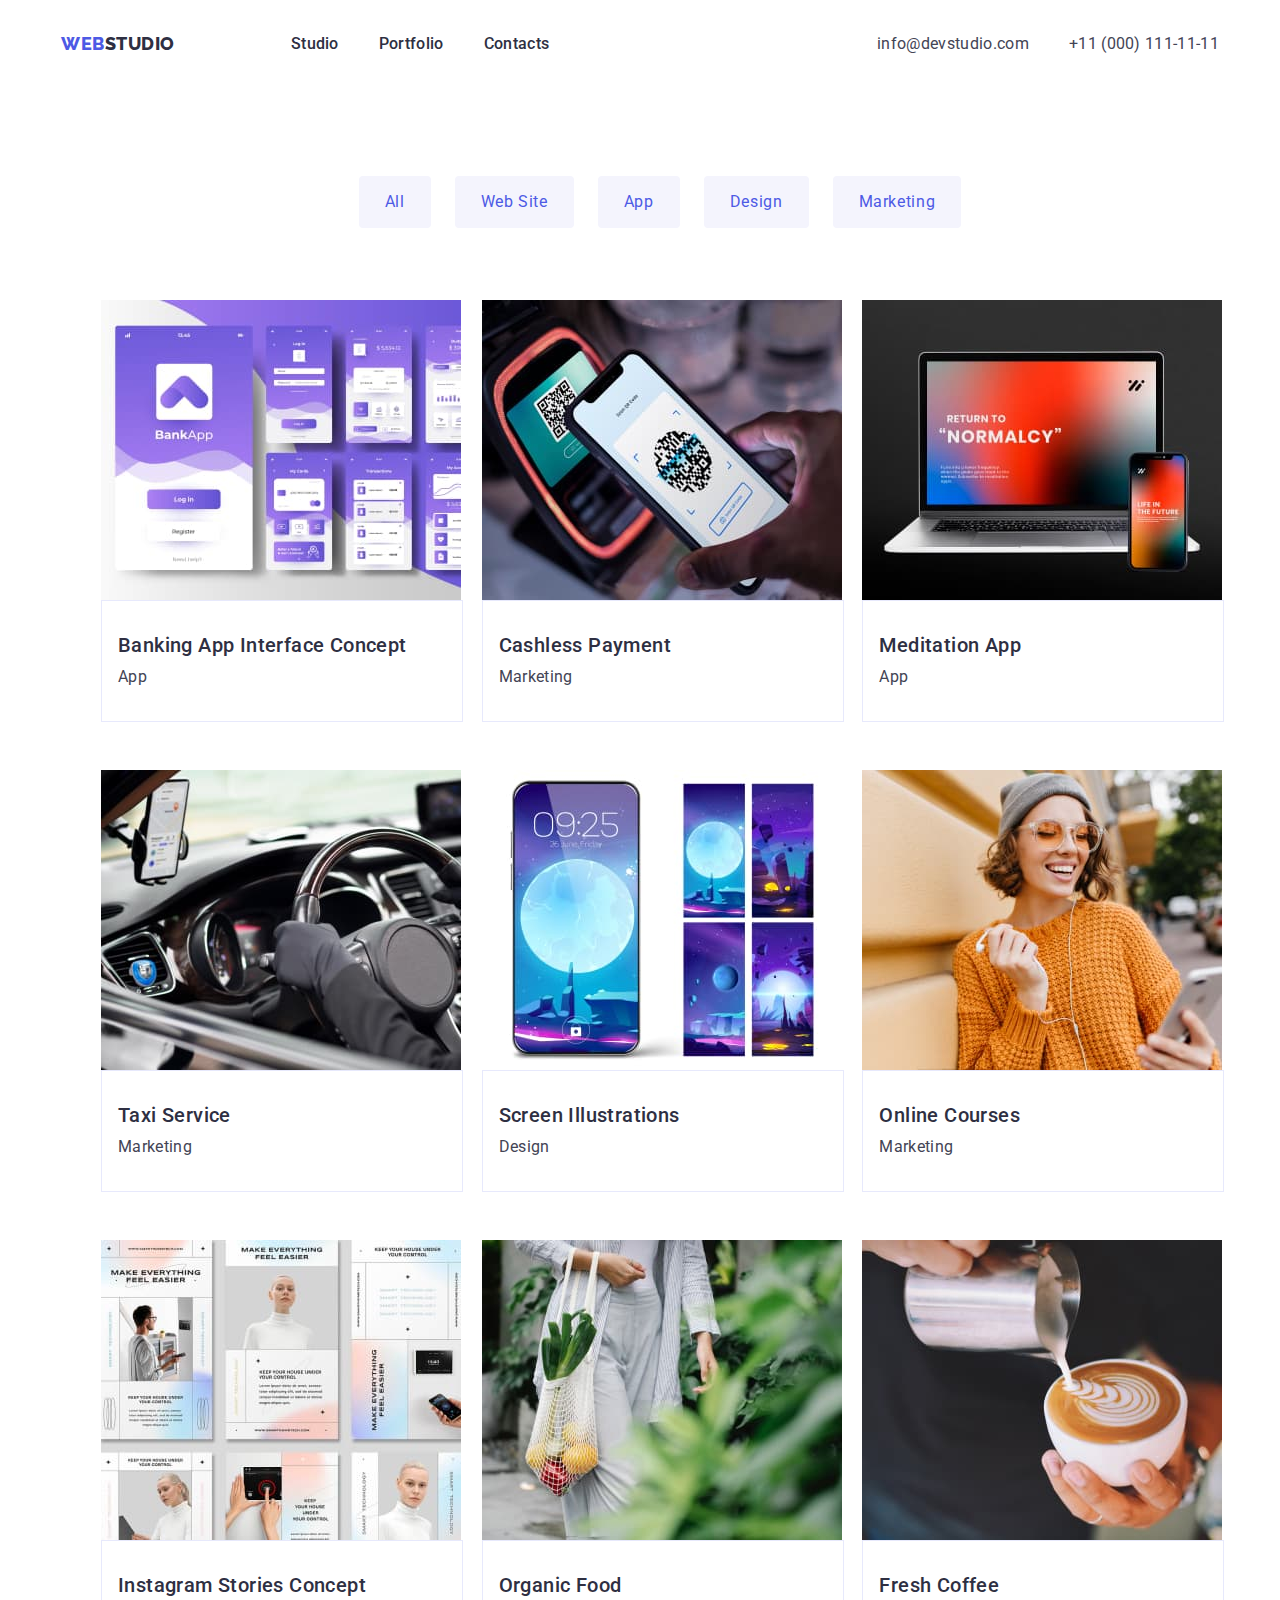
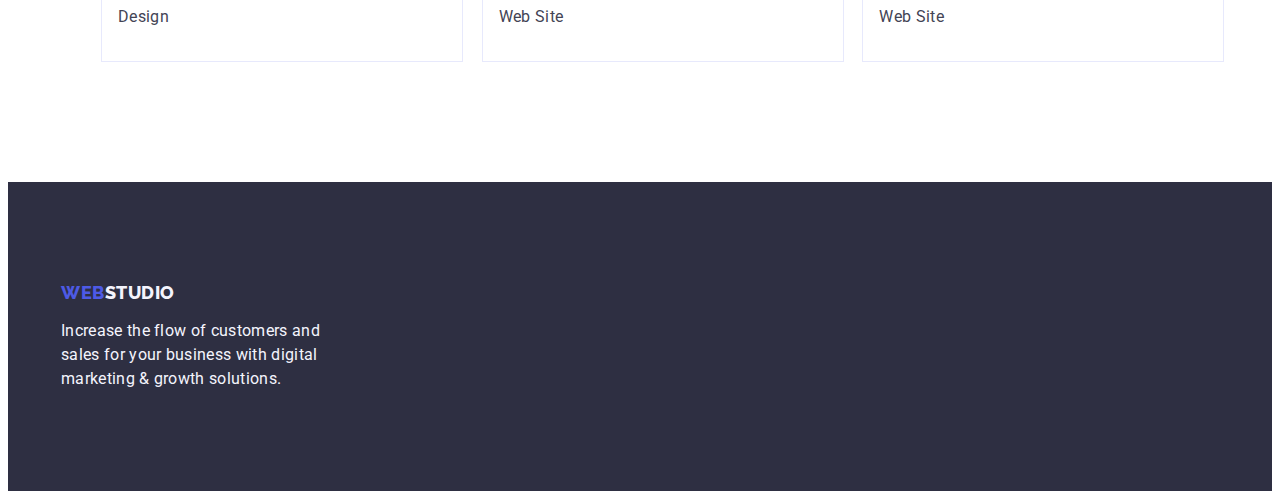
==== portfolio.html @ 68db152c "hm-3" ====
<!DOCTYPE html>
<html lang="en">
<head>
    <meta charset="UTF-8">
    <meta http-equiv="X-UA-Compatible" content="IE=edge">
    <meta name="viewport" content="width=device-width, initial-scale=1.0">
    <title>WebStudio</title>
    <link rel="preconnect" href="https://fonts.googleapis.com"/>
    <link rel="preconnect" href="https://fonts.gstatic.com" crossorigin/>
    <link href="https://fonts.googleapis.com/css2?family=Raleway:wght@800&family=Roboto:wght@400;500;700&display=swap" rel="stylesheet"
    />
    <link 
    rel="stylesheet" 
    href="https://cdnjs.cloudflare.com/ajax/libs/modern-normalize/1.1.0/modern-normalize.min.css"
    integrity="sha512-wpPYUAdjBVSE4KJnH1VR1HeZfpl1ub8YT/NKx4PuQ5NmX2tKuGu6U/JRp5y+Y8XG2tV+wKQpNHVUX03MfMFn9Q=="
    crossorigin="anonymous" 
    referrerpolicy="no-referrer" />

    <link rel="stylesheet" href="./css/styles.css"/>
</head>
<body>
    <header class="header">
        <div class="container header-container">
            <nav class="header-navigation">
                <a href="index.html" class="header-logo link">Web<span class="studio-color">Studio</span></a>
                    <ul class="header-list list">
                    <li class="header-item">
                        <a class="header-link link" href="./index.html">Studio</a>
                    </li>
                    <li class="menu-item">
                        <a class="header-link link" href="./portfolio.html">Portfolio</a>
                    </li>
                    <li class="menu-item">
                        <a class="header-link link" href="">Contacts</a>
                    </li>
                </ul> 
            </nav>
            <address class="header-address">
                <ul class="header-address-list list">
                    <li class="header-address-item link">
                        <a class="header-address-link link" href="mailto:info@devstudio.com">info@devstudio.com</a>
                    </li>
                    <li class="header-address-item link">
                        <a class="header-address-link link" href="tel:+110001111111">+11 (000) 111-11-11</a>
                    </li>
                </ul>
            </address>
        </div>
            </header>
    <main>

        <!--Button and Pictures-->
        <section>
            <div class="container">
                <h1 hidden>Gallery</h1>
                <ul class="filter-list list">
                <li class="filter-item">
                <button type="button" class="filter-btn">All</button>
                </li>
                <li class="filter-item">
                <button type="button" class="filter-btn">Web Site</button>
                </li>
                <li class="filter-item">
                <button type="button" class="filter-btn">App</button>
                </li>
                <li class="filter-item">
                <button type="button" class="filter-btn">Design</button>
                </li>
                <li class="filter-item">
                <button type="button" class="filter-btn">Marketing</button>
                </li>                                   
            </ul>
            </div>

            <div class="container category-container">
                <ul class="category-list">
                    <li class="category-item item">
                    <a href="#" class="category-link link">
                    <img src="./images/portfolio/web-industry/banking.jpg" alt="Banking interface" width="360" height="300">
                    <div class="category-border">
                        <h2 class="category-title">Banking App Interface Concept</h2> 
                        <p class="category-text">App</p> 
                    </div>
                    </a>
                    </li>
                    <li class="category-item item">
                        <a href="#" class="category-link link">
                            <img src="./images/portfolio/web-industry/payment.jpg" alt="PayPass" width="360" height="300">
                            <div class="category-border">
                                <h2 class="category-title">Cashless Payment</h2>
                                <p class="category-text">Marketing</p>
                            </div>
                            </a>
                    </li>
                    <li class="category-item item">
                        <a href="#" class="category-link link">
                            <img src="./images/portfolio/web-industry/meditation-app.jpg" alt="Laptop and phone" width="360" height="300">
                            <div class="category-border">
                                <h2 class="category-title">Meditation App</h2>
                                <p class="category-text">App</p>
                            </div>
                        </a>
                    </li>
                    <li class="category-item item">
                        <a href="#" class="category-link link">
                            <img src="./images/portfolio/web-industry/taxi-service.jpg" alt="Work in the taxi" width="360" height="300">
                            <div class="category-border">
                                <h2 class="category-title">Taxi Service</h2>
                                <p class="category-text">Marketing</p>
                            </div>
                        </a>
                    </li>
                    <li class="category-item item">
                        <a href="#" class="category-link link">
                            <img src="./images/portfolio/web-industry/screen.jpg" alt="Many screens" width="360" height="300">
                            <div class="category-border">                            
                                <h2 class="category-title">Screen Illustrations</h2>
                                <p class="category-text">Design</p>
                            </div>
                        </a>
                    </li>
                    <li class="category-item item">
                        <a href="#" class="category-link link">
                            <img src="./images/portfolio/web-industry/online-courses.jpg" alt="Learning online" width="360" height="300">
                            <div class="category-border">
                                <h2 class="category-title">Online Courses</h2>
                                <p class="category-text">Marketing</p>
                            </div>
                        </a>
                    </li>
                    <li class="category-item item">
                        <a href="#" class="category-link link">
                            <img src="./images/portfolio/web-industry/instagram.jpg" alt="Instagram stories" width="360" height="300">
                            <div class="category-border">
                                <h2 class="category-title">Instagram Stories Concept</h2>
                                <p class="category-text">Design</p>
                            </div>
                        </a>
                    </li>
                    <li class="category-item item">
                        <a href="#" class="category-link link">
                            <img src="./images/portfolio/web-industry/organic-food.jpg" alt="Fruits and vegetables" width="360" height="300">
                            <div class="category-border">
                                <h2 class="category-title">Organic Food</h2>
                                <p class="category-text">Web Site</p>
                            </div>
                        </a>
                    </li>
                    <li class="category-item item">
                        <a href="#" class="category-link link">
                            <img src="./images/portfolio/web-industry/coffee.jpg" alt="Make coffee" width="360" height="300">
                            <div class="category-border">
                                <h2 class="category-title">Fresh Coffee</h2>
                                <p class="category-text">Web Site</p>
                            </div>
                        </a>
                    </li>
                </ul>
            </div>            
    </section>
    </main>
    <!-- Footer -->
    <footer class="footer-main ">
        <div class="container">
            <a href="#" class="footer-main-link link">Web<span class="footer-studio-color link">Studio</span></a>
            <p class="footer-main-text">Increase the flow of customers and sales for your business with digital marketing & growth solutions.</p>
        </div>
    </footer>
</body>
</html>
---- css/styles.css ----
:root {
--main-title-color: #FFFFFF;
--third-tittle-color: #4D5AE5;
--color-span: #2E2F42;
--color-adress: #434455;
--footer-color: #E7E9FC;
--products-color: #404BBF;
--backgraund-fon: #F4F4FD;
}

p,h1,h2,h3,h4,h5,h6 {
    margin: 0;
} 

button {
cursor: pointer;
}

address {
font-style: normal;
}


body {
font-family: 'Roboto', sans-serif;
background: var(--main-title-color);
color: #434455;
}

img {
display: block;
} 

.font {
font-style: normal;
}

ul {
margin: 0px;
}

.list {
list-style: none;
display: flex;
gap: 24px;
}

.link {
text-decoration: none;
}

.link:hover, link:focus {
color:var(--products-color);
}

.container {
width: 1158px;
padding-left: 15px;
padding-right: 15px; 
margin: 0 auto;
}

.first-section {
padding-top: 188px;
padding-bottom: 188px;
}

.title {
font-weight: 500;
font-size: 20px;
line-height: 1.2;
letter-spacing: 0.02em;
}



/*....... Header.......*/
.header {
padding-top: 24px;
padding-bottom: 24px;
}

.header-container {
display: flex;
justify-content: space-between;
}

.header-navigation {
display: flex;
align-items: center;
}

.header-logo {
font-family: 'Raleway', sans-serif;
font-weight: 800;
font-size: 18px;
line-height: 1.17;
letter-spacing: 0.03em;
text-transform: uppercase;
color:var(--third-tittle-color);

margin-right: 76px;
}

.studio-color {
color: var(--color-span);
}


.header-link {
font-weight: 500;
font-size: 16px;
line-height: 1.5;
letter-spacing: 0.02em;
color: var(--color-span);
}

.header-list {
display: flex;
gap: 40px;
}


.header-link:hover,
.header-link:focus {
color:var(--products-color);
}

.header-address-list {
display: flex;
gap: 40px;
}

.header-address-link {
font-size: 16px;
line-height: 1.5;
letter-spacing: 0.02em;
color:var(--color-adress);
}

.header-address-link:hover,
.header-address-link:focus {
color:var(--products-color);
}



/**......Effective....*/

.main-hero {
background-color: var(--color-span);
}

.main-title {
font-size: 56px;
line-height: 1.07;
letter-spacing: 0.02em;
text-align: center;
color:var(--main-title-color);

margin: 0 auto;
max-width: 496px;
padding-top: 197px;
margin-bottom: 48px;
}


.modal-btn {
background-color: var(--third-tittle-color);
display:block;
margin: 0 auto;
display: flex;

border-color:var(--third-tittle-color);
min-width: 169px;
height: 56px;
box-shadow: 0px 4px 4px rgba(0, 0, 0, 0.15);
border-radius: 4px;
}

.modal-btn {
font-family: 'Roboto', sans-serif;
font-weight: 500;
font-size: 16px;
line-height: 1.5;
letter-spacing: 0.04em;
color: var(--main-title-color);

display: flex;
align-items: center;
padding: 16px 32px 16px;
margin-bottom: 188px;
}

.modal-btn:hover,
.modal-btn:focus {
color:var(--main-title-color)
}

.modal-btn:hover,
.modal-btn:focus {
background-color: var(--products-color);
}


/*----Second section----*/
.hero {
padding-top: 120px;
padding-bottom: 120px;
}

.hero-title {
font-size: 20px;
line-height: 1.2;
letter-spacing: 0.02em;
color:var(--color-span);
margin-bottom: 8px;
}



.hero-text {
font-size: 16px;
line-height: 1.5;
letter-spacing: 0.02em;
color:var(--color-adress);
}


/*-----What are we doing---*/
.section-second {
    padding-bottom: 120px;
}


.section-second-title {
font-size: 36px;
line-height: 1.11;
text-align: center;
letter-spacing: 0.02em;
text-transform: capitalize;
color: var(--color-span);
margin-bottom: 72px;
}

.list li {
    width: calc ((100% - 48px) / 3);
}

/**---Our Team--*/
.section-three {
background-color:var(--backgraund-fon);
}


.section-title {
font-size: 36px;
line-height: 1.11;
text-align: center;
letter-spacing: 0.02em;
text-transform: capitalize;
color: var(--color-span);
padding-top: 120px;
padding-bottom: 72px;
}

.section-list {
    list-style: none;
    display: flex;
    padding-bottom: 94px;

}

.section-list li {
    width: calc((100% - 72px) / 4);
}
    


.section-link {
background-color:var(--main-title-color);


}

.section-menu {
    border-radius: 0px 0px 4px 4px;
    
    
    
}

.section-three-title {
font-weight: 500;
font-size: 20px;
line-height: 1.2;
letter-spacing: 0.02em;
color: var(--color-span);
text-align: center;
padding-top: 32px;

}


.section-three-text {
font-size: 16px;
line-height: 1.5;
letter-spacing: 0.02em;
color: var(--color-adress);
text-align: center;
margin-top: 8px;
padding-bottom: 32px;
}


/*-- Footer --*/
.footer-main {
background-color: var(--color-span);
}

.footer-main-link {
font-family: 'Raleway', sans-serif;
font-weight: 800;
font-size: 18px;
line-height: 1.17;
letter-spacing: 0.03em;
text-transform: uppercase;
text-decoration: none;
color:var(--third-tittle-color);

display: flex;
padding-top: 100px;
margin-bottom: 16px;
}

.footer-studio-color {
color:var(--backgraund-fon);
}

.footer-main-text {
font-size: 16px;
line-height: 1.5;
letter-spacing: 0.02em;
color: var(--backgraund-fon);

max-width: 264px;
padding-bottom: 100px;
}

.footer-main-link:hover,
.footer-main-link:focus {
color:var(--products-color);
}




/*--Portfolio--*/

.filter-list {
justify-content: center;
display:block;
margin: 0 auto;
display: flex;
padding-top: 96px;
}

.filter-btn {
font-family: 'Roboto', sans-serif;
font-size: 16px;
line-height: 1.5;
letter-spacing: 0.04em;
color: var(--third-tittle-color);
cursor: pointer;
}

.filter-btn {
background:var(--backgraund-fon);

border-color:transparent;
border-radius: 4px;
min-width: 69px;
justify-content: space-between;
padding: 12px 24px 12px 24px;
}

.filter-btn:hover,
.filter-btn:focus {
color:var(--main-title-color);
}

.filter-btn:hover,
.filter-btn:focus {
background-color: var(--products-color);
}



.category-list {
    list-style: none;
    display: flex;
    flex-wrap: wrap;
    padding-top: 72px; 
    padding-bottom: 120px;
    gap: 48px 24px;
    }



.category-list li {
width: calc((100% - 48px)/ 3);
}

.category-border {
border-top: none;
border: 1px solid #E7E9FC;
width: 360px;
}


.category-title {
font-weight: 500;
font-size: 20px;
line-height: 1.2;
letter-spacing: 0.02em;
color:var(--color-span);

padding-top: 32px;
padding-left: 16px;
display: flex;
justify-content: flex-start;

}

.category-text {
font-size: 16px;
line-height: 1.5;
letter-spacing: 0.02em;
color:var(--color-adress);

margin-top: 8px;
padding-left: 16px;
padding-bottom: 32px;

}
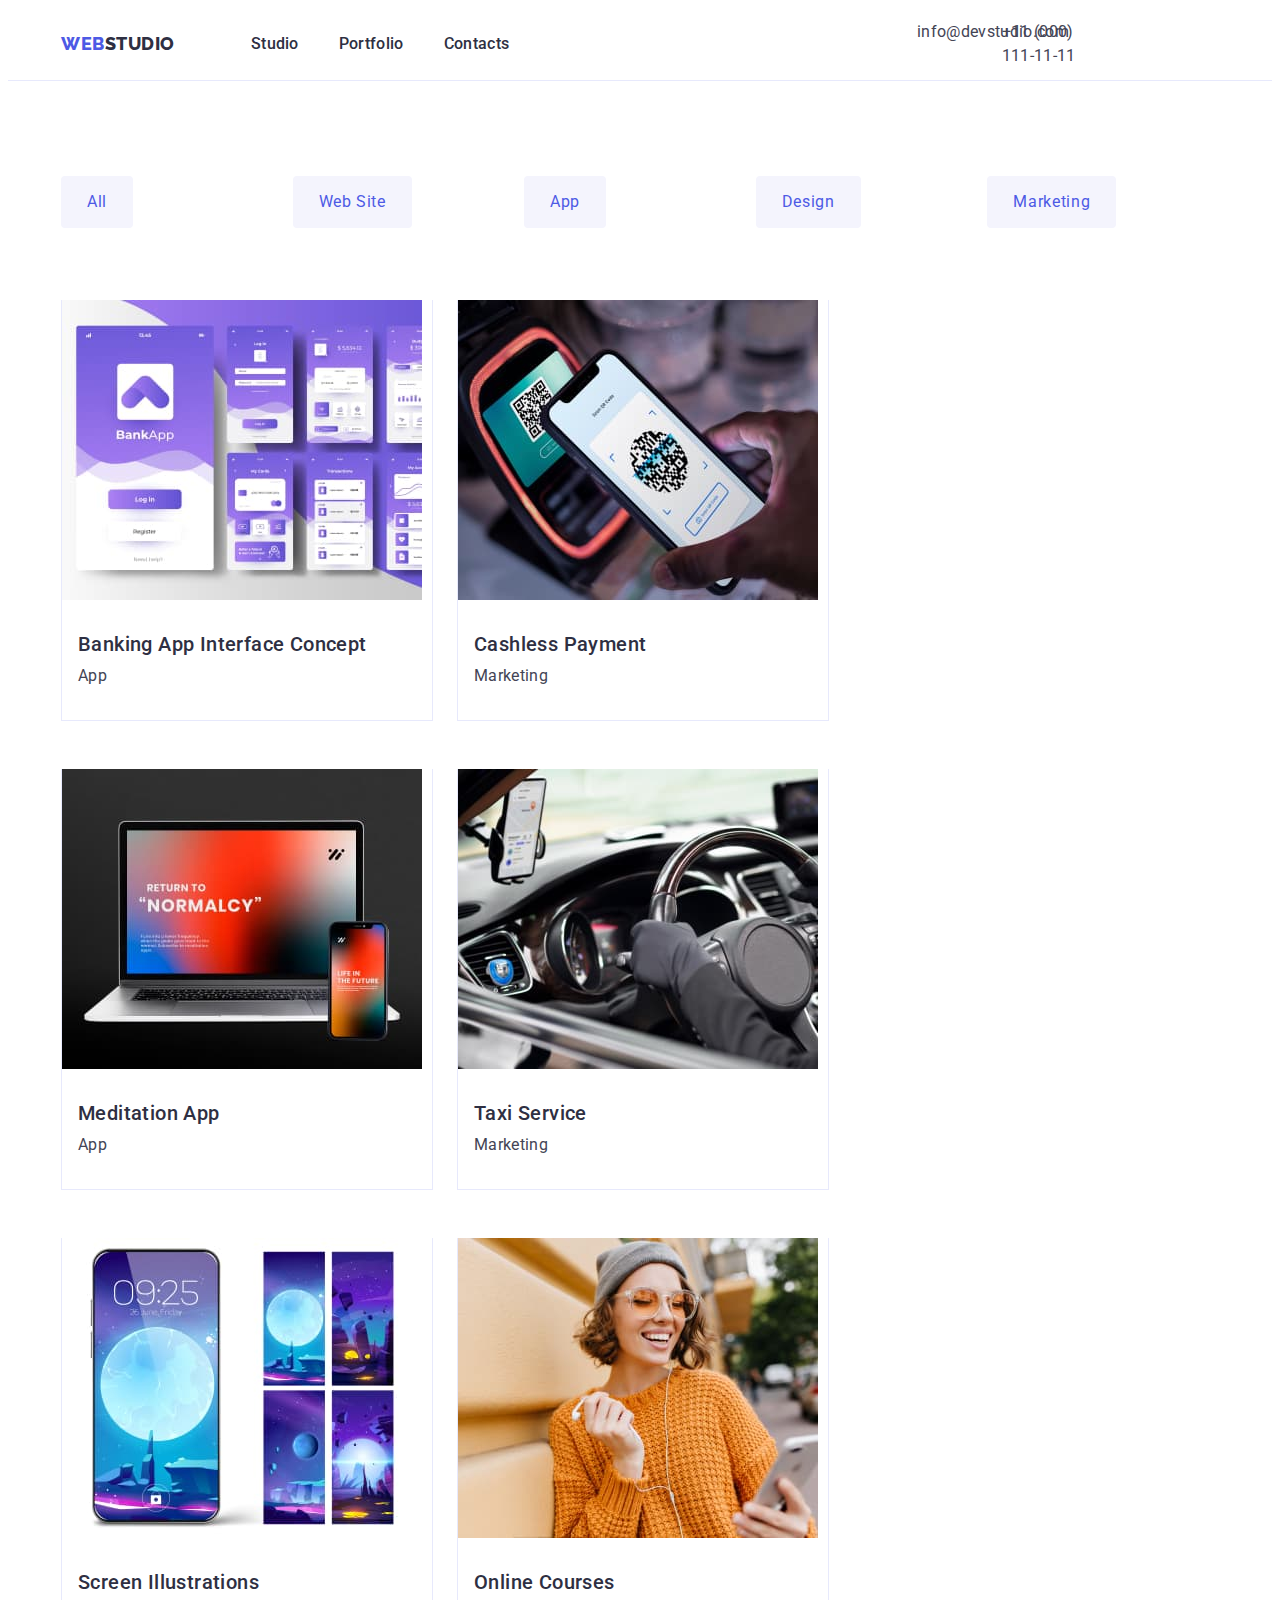
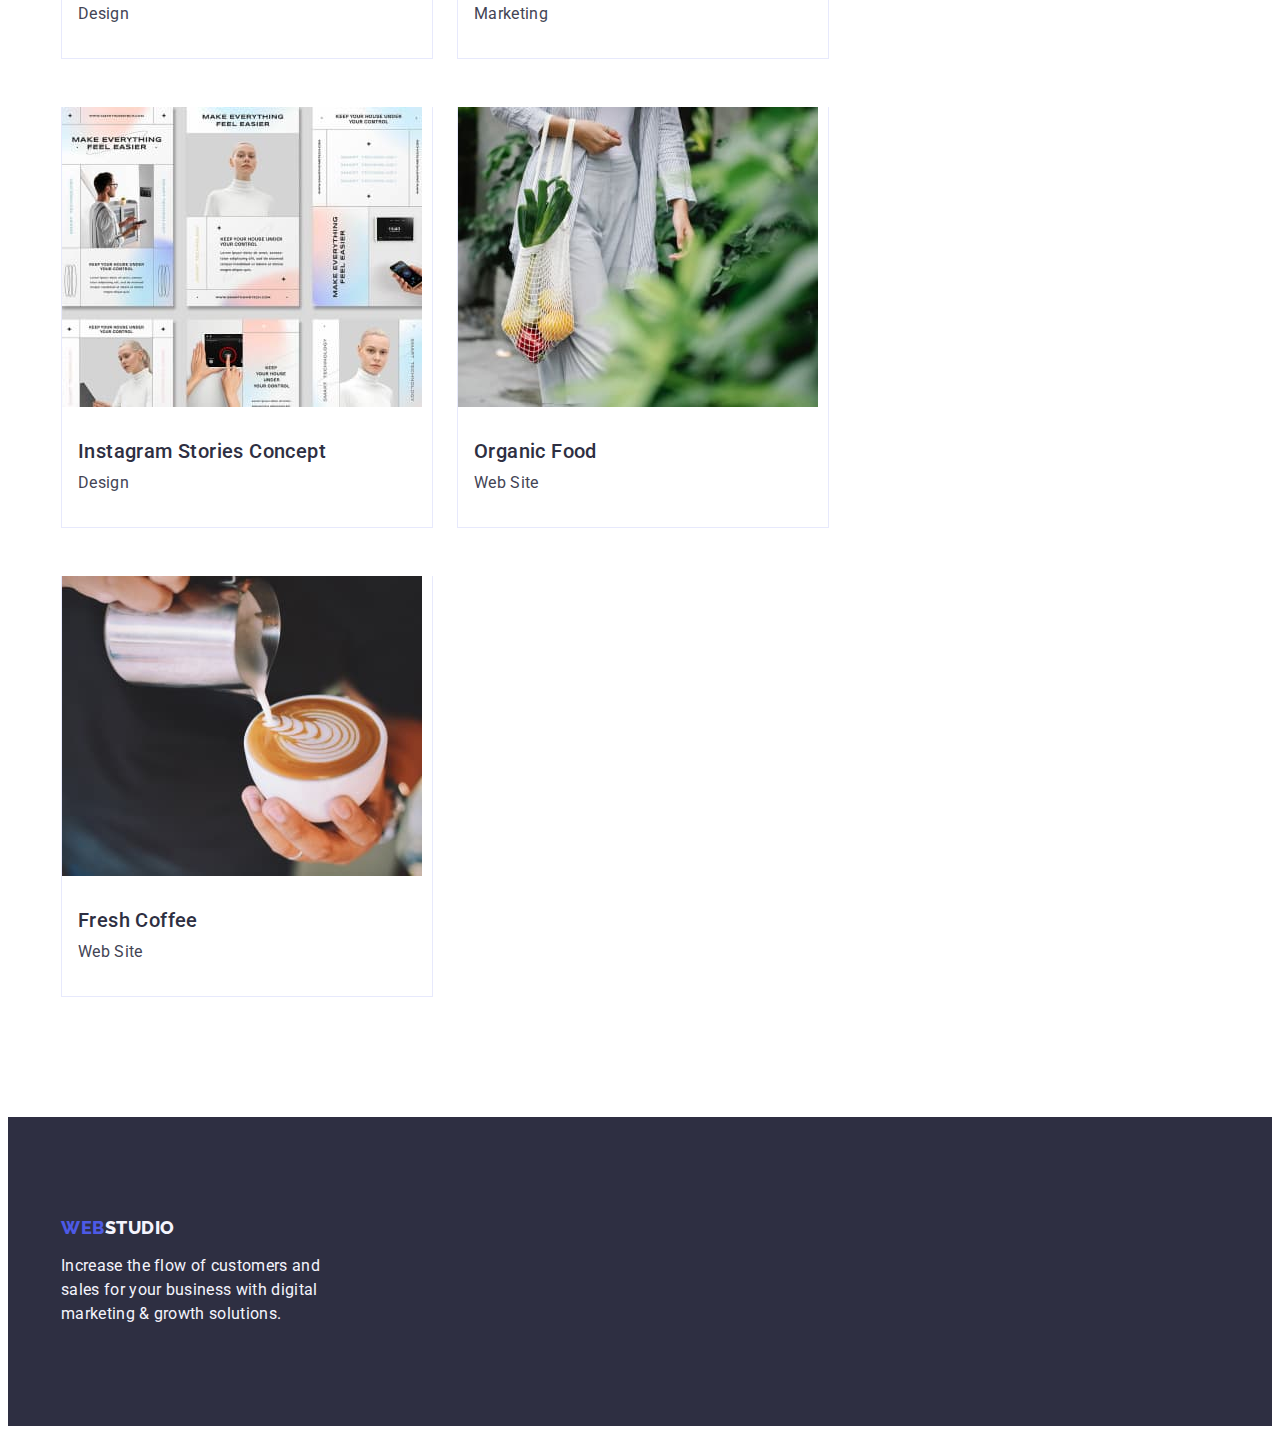
==== commit 7bc7fcd6: "home-work" ====
--- a/portfolio.html
+++ b/portfolio.html
@@ -22,7 +22,7 @@
     <header class="header">
         <div class="container header-container">
             <nav class="header-navigation">
-                <a href="index.html" class="header-logo link">Web<span class="studio-color">Studio</span></a>
+                    <a href="index.html" class="header-logo link">Web<span class="studio-color">Studio</span></a>
                     <ul class="header-list list">
                     <li class="header-item">
                         <a class="header-link link" href="./index.html">Studio</a>
@@ -35,7 +35,7 @@
                     </li>
                 </ul> 
             </nav>
-            <address class="header-address">
+                <address class="header-address">
                 <ul class="header-address-list list">
                     <li class="header-address-item link">
                         <a class="header-address-link link" href="mailto:info@devstudio.com">info@devstudio.com</a>
@@ -50,8 +50,8 @@
     <main>
 
         <!--Button and Pictures-->
-        <section>
-            <div class="container">
+        <section class="main-portfolio">
+            <div class="container container-filter">
                 <h1 hidden>Gallery</h1>
                 <ul class="filter-list list">
                 <li class="filter-item">
@@ -77,82 +77,77 @@
                     <li class="category-item item">
                     <a href="#" class="category-link link">
                     <img src="./images/portfolio/web-industry/banking.jpg" alt="Banking interface" width="360" height="300">
-                    <div class="category-border">
                         <h2 class="category-title">Banking App Interface Concept</h2> 
                         <p class="category-text">App</p> 
-                    </div>
                     </a>
                     </li>
                     <li class="category-item item">
                         <a href="#" class="category-link link">
                             <img src="./images/portfolio/web-industry/payment.jpg" alt="PayPass" width="360" height="300">
-                            <div class="category-border">
-                                <h2 class="category-title">Cashless Payment</h2>
-                                <p class="category-text">Marketing</p>
-                            </div>
+                            <h2 class="category-title">Cashless Payment</h2>
+                            <p class="category-text">Marketing</p>
                             </a>
                     </li>
                     <li class="category-item item">
                         <a href="#" class="category-link link">
                             <img src="./images/portfolio/web-industry/meditation-app.jpg" alt="Laptop and phone" width="360" height="300">
-                            <div class="category-border">
+                            
                                 <h2 class="category-title">Meditation App</h2>
                                 <p class="category-text">App</p>
-                            </div>
+                            
                         </a>
                     </li>
                     <li class="category-item item">
                         <a href="#" class="category-link link">
                             <img src="./images/portfolio/web-industry/taxi-service.jpg" alt="Work in the taxi" width="360" height="300">
-                            <div class="category-border">
+                            
                                 <h2 class="category-title">Taxi Service</h2>
                                 <p class="category-text">Marketing</p>
-                            </div>
+                            
                         </a>
                     </li>
                     <li class="category-item item">
                         <a href="#" class="category-link link">
                             <img src="./images/portfolio/web-industry/screen.jpg" alt="Many screens" width="360" height="300">
-                            <div class="category-border">                            
+                                                        
                                 <h2 class="category-title">Screen Illustrations</h2>
                                 <p class="category-text">Design</p>
-                            </div>
+                            
                         </a>
                     </li>
                     <li class="category-item item">
                         <a href="#" class="category-link link">
                             <img src="./images/portfolio/web-industry/online-courses.jpg" alt="Learning online" width="360" height="300">
-                            <div class="category-border">
+                            
                                 <h2 class="category-title">Online Courses</h2>
                                 <p class="category-text">Marketing</p>
-                            </div>
+                            
                         </a>
                     </li>
                     <li class="category-item item">
                         <a href="#" class="category-link link">
                             <img src="./images/portfolio/web-industry/instagram.jpg" alt="Instagram stories" width="360" height="300">
-                            <div class="category-border">
+                            
                                 <h2 class="category-title">Instagram Stories Concept</h2>
                                 <p class="category-text">Design</p>
-                            </div>
+                            
                         </a>
                     </li>
                     <li class="category-item item">
                         <a href="#" class="category-link link">
                             <img src="./images/portfolio/web-industry/organic-food.jpg" alt="Fruits and vegetables" width="360" height="300">
-                            <div class="category-border">
+                            
                                 <h2 class="category-title">Organic Food</h2>
                                 <p class="category-text">Web Site</p>
-                            </div>
+                            
                         </a>
                     </li>
                     <li class="category-item item">
                         <a href="#" class="category-link link">
                             <img src="./images/portfolio/web-industry/coffee.jpg" alt="Make coffee" width="360" height="300">
-                            <div class="category-border">
+                            
                                 <h2 class="category-title">Fresh Coffee</h2>
                                 <p class="category-text">Web Site</p>
-                            </div>
                         </a>
                     </li>
                 </ul>
--- a/css/styles.css
+++ b/css/styles.css
@@ -30,6 +30,8 @@
 
 img {
 display: block;
+max-width: 100%;
+height: auto;
 } 
 
 .font {
@@ -37,13 +39,14 @@
 }
 
 ul {
-margin: 0px;
+margin: 0;
+padding-left: 0;
 }
 
 .list {
 list-style: none;
 display: flex;
-gap: 24px;
+
 }
 
 .link {
@@ -61,10 +64,6 @@
 margin: 0 auto;
 }
 
-.first-section {
-padding-top: 188px;
-padding-bottom: 188px;
-}
 
 .title {
 font-weight: 500;
@@ -77,18 +76,18 @@
 
 /*....... Header.......*/
 .header {
-padding-top: 24px;
-padding-bottom: 24px;
+border-bottom: 1px solid #E7E9FC;
 }
 
 .header-container {
 display: flex;
-justify-content: space-between;
+align-items: center;
 }
 
 .header-navigation {
 display: flex;
 align-items: center;
+margin-right: auto;
 }
 
 .header-logo {
@@ -101,6 +100,8 @@
 color:var(--third-tittle-color);
 
 margin-right: 76px;
+padding-top: 24px;
+padding-bottom: 24px;
 }
 
 .studio-color {
@@ -119,7 +120,8 @@
 .header-list {
 display: flex;
 gap: 40px;
-}
+padding-top: 24px;
+padding-bottom: 24px;}
 
 
 .header-link:hover,
@@ -127,16 +129,17 @@
 color:var(--products-color);
 }
 
-.header-address-list {
-display: flex;
+
+.header-address-link {
+font-size: 16px;
+line-height: 1.5;
+letter-spacing: 0.02em;
+color:var(--color-adress);
+
 gap: 40px;
-}
-
-.header-address-link {
-font-size: 16px;
-line-height: 1.5;
-letter-spacing: 0.02em;
-color:var(--color-adress);
+padding-top: 24px;
+padding-bottom: 24px;
+
 }
 
 .header-address-link:hover,
@@ -150,6 +153,8 @@
 
 .main-hero {
 background-color: var(--color-span);
+padding-top: 197px;
+padding-bottom: 188px;
 }
 
 .main-title {
@@ -161,8 +166,6 @@
 
 margin: 0 auto;
 max-width: 496px;
-padding-top: 197px;
-margin-bottom: 48px;
 }
 
 
@@ -171,6 +174,7 @@
 display:block;
 margin: 0 auto;
 display: flex;
+margin-top: 48px;
 
 border-color:var(--third-tittle-color);
 min-width: 169px;
@@ -190,7 +194,6 @@
 display: flex;
 align-items: center;
 padding: 16px 32px 16px;
-margin-bottom: 188px;
 }
 
 .modal-btn:hover,
@@ -208,6 +211,11 @@
 .hero {
 padding-top: 120px;
 padding-bottom: 120px;
+
+}
+
+.list li {
+width: calc((100% - 48px) / 3);
 }
 
 .hero-title {
@@ -245,12 +253,14 @@
 }
 
 .list li {
-    width: calc ((100% - 48px) / 3);
+width: calc ((100% - 48px) / 3);
 }
 
 /**---Our Team--*/
 .section-three {
 background-color:var(--backgraund-fon);
+padding-top: 120px;
+padding-bottom: 94px;
 }
 
 
@@ -261,14 +271,14 @@
 letter-spacing: 0.02em;
 text-transform: capitalize;
 color: var(--color-span);
-padding-top: 120px;
-padding-bottom: 72px;
+
+margin-bottom: 72px;
 }
 
 .section-list {
     list-style: none;
     display: flex;
-    padding-bottom: 94px;
+    gap: 24px;
 
 }
 
@@ -286,8 +296,8 @@
 
 .section-menu {
     border-radius: 0px 0px 4px 4px;
-    
-    
+    padding-top: 32px;
+    padding-bottom: 32px;    
     
 }
 
@@ -298,8 +308,6 @@
 letter-spacing: 0.02em;
 color: var(--color-span);
 text-align: center;
-padding-top: 32px;
-
 }
 
 
@@ -310,13 +318,15 @@
 color: var(--color-adress);
 text-align: center;
 margin-top: 8px;
-padding-bottom: 32px;
+
 }
 
 
 /*-- Footer --*/
 .footer-main {
 background-color: var(--color-span);
+padding-top: 100px;
+padding-bottom: 100px;
 }
 
 .footer-main-link {
@@ -330,7 +340,6 @@
 color:var(--third-tittle-color);
 
 display: flex;
-padding-top: 100px;
 margin-bottom: 16px;
 }
 
@@ -345,7 +354,6 @@
 color: var(--backgraund-fon);
 
 max-width: 264px;
-padding-bottom: 100px;
 }
 
 .footer-main-link:hover,
@@ -357,13 +365,18 @@
 
 
 /*--Portfolio--*/
+.main-portfolio {
+    padding-top: 95px;
+    padding-bottom: 120px;
+
+}
+
 
 .filter-list {
 justify-content: center;
 display:block;
 margin: 0 auto;
 display: flex;
-padding-top: 96px;
 }
 
 .filter-btn {
@@ -393,30 +406,27 @@
 .filter-btn:hover,
 .filter-btn:focus {
 background-color: var(--products-color);
-}
-
+
+}
 
 
 .category-list {
     list-style: none;
     display: flex;
     flex-wrap: wrap;
-    padding-top: 72px; 
-    padding-bottom: 120px;
+    margin-top: 72px;
     gap: 48px 24px;
-    }
+}
 
 
 
 .category-list li {
 width: calc((100% - 48px)/ 3);
-}
-
-.category-border {
+border: 1px solid #E7E9FC;
 border-top: none;
-border: 1px solid #E7E9FC;
-width: 360px;
-}
+}
+
+
 
 
 .category-title {
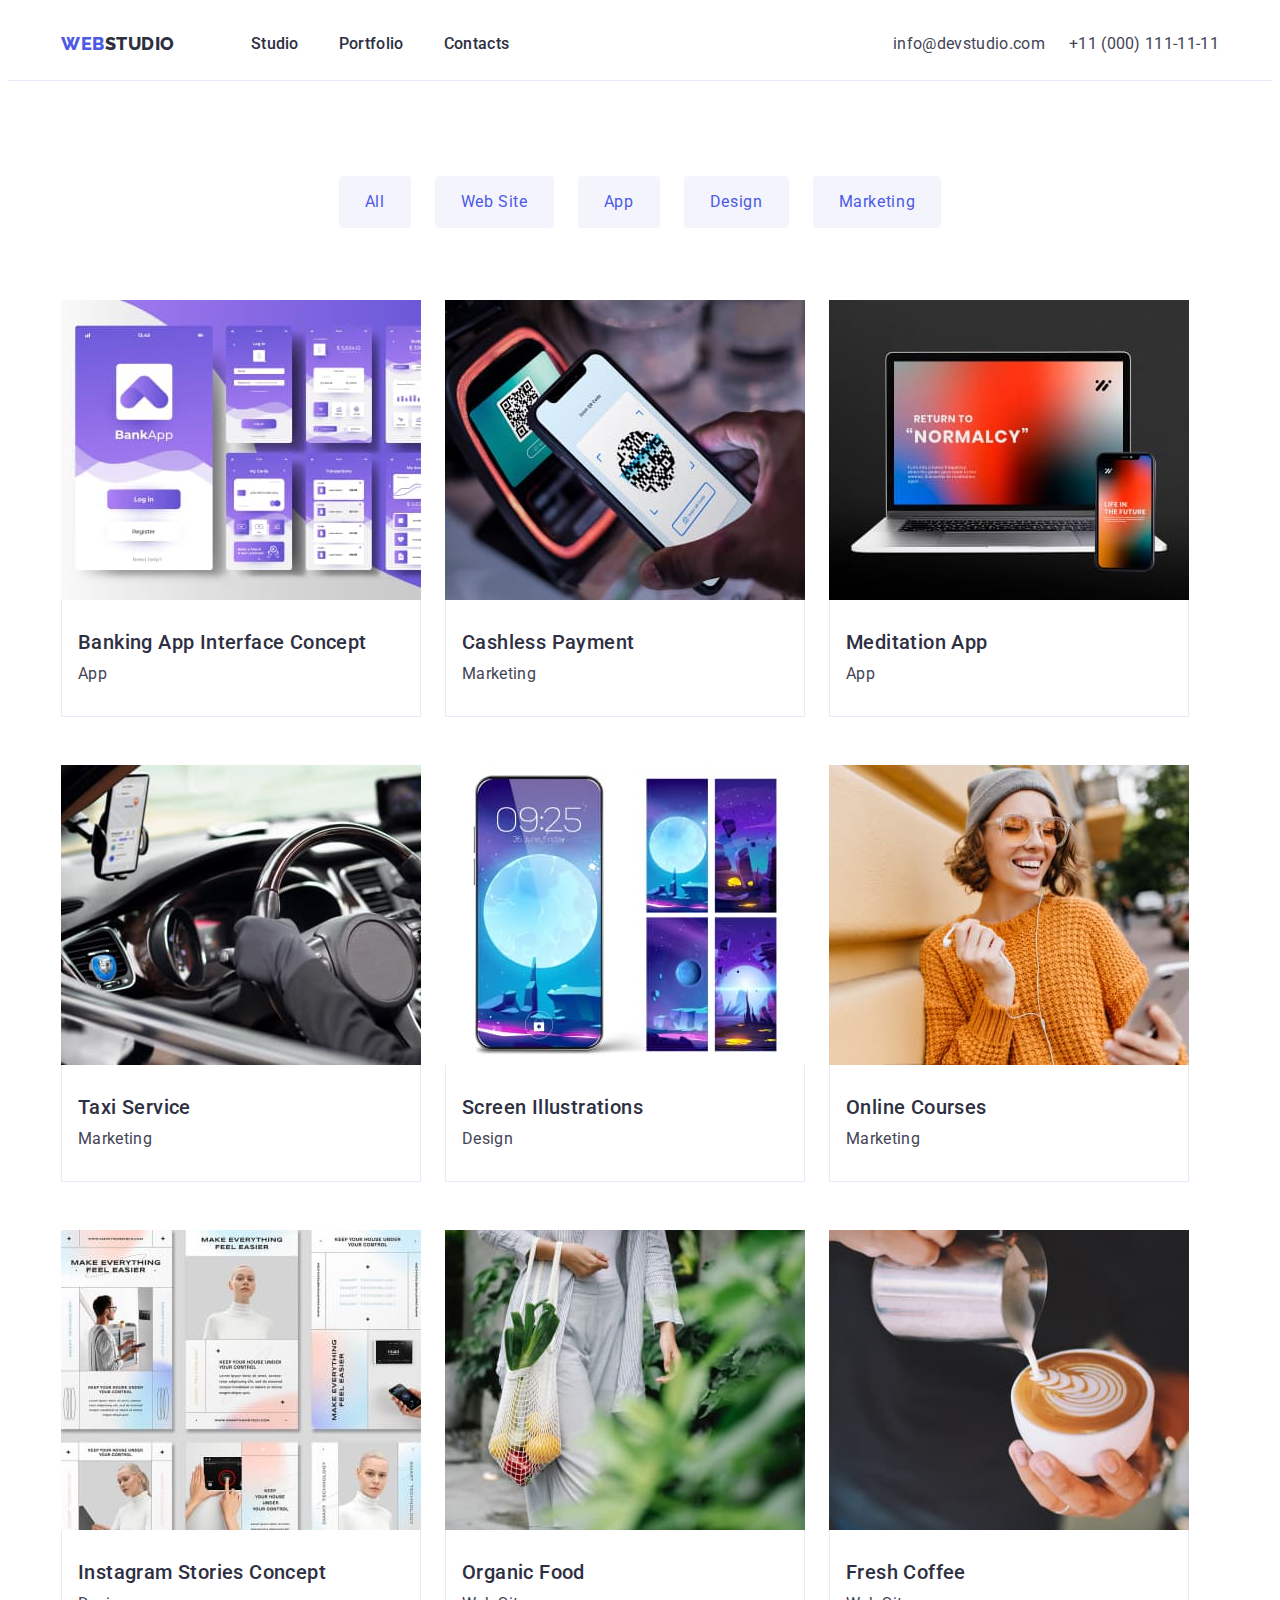
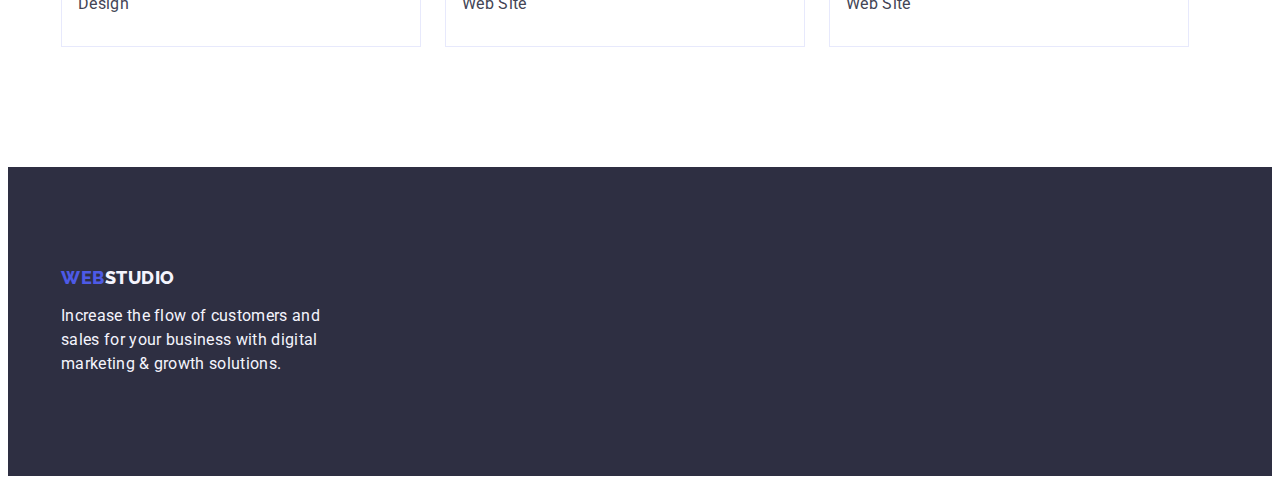
==== commit cf1f9ab5: "home-work_3" ====
--- a/portfolio.html
+++ b/portfolio.html
@@ -72,82 +72,87 @@
             </ul>
             </div>
 
-            <div class="container category-container">
+            <div class="container">
                 <ul class="category-list">
                     <li class="category-item item">
-                    <a href="#" class="category-link link">
-                    <img src="./images/portfolio/web-industry/banking.jpg" alt="Banking interface" width="360" height="300">
-                        <h2 class="category-title">Banking App Interface Concept</h2> 
-                        <p class="category-text">App</p> 
-                    </a>
+                        <a href="#" class="category-link link">
+                            <img src="./images/portfolio/web-industry/banking.jpg" alt="Banking interface" width="360" height="300">
+                            <div class="category-menu">
+                                <h2 class="category-title">Banking App Interface Concept</h2> 
+                                <p class="category-text">App</p> 
+                            </div>    
+                        </a>
                     </li>
                     <li class="category-item item">
                         <a href="#" class="category-link link">
                             <img src="./images/portfolio/web-industry/payment.jpg" alt="PayPass" width="360" height="300">
-                            <h2 class="category-title">Cashless Payment</h2>
-                            <p class="category-text">Marketing</p>
-                            </a>
+                            <div class="category-menu">
+                                <h2 class="category-title">Cashless Payment</h2>
+                                <p class="category-text">Marketing</p>
+                            </div>
+                        </a>
                     </li>
                     <li class="category-item item">
                         <a href="#" class="category-link link">
                             <img src="./images/portfolio/web-industry/meditation-app.jpg" alt="Laptop and phone" width="360" height="300">
-                            
+                            <div class="category-menu">
                                 <h2 class="category-title">Meditation App</h2>
                                 <p class="category-text">App</p>
-                            
+                            </div>
                         </a>
                     </li>
                     <li class="category-item item">
                         <a href="#" class="category-link link">
                             <img src="./images/portfolio/web-industry/taxi-service.jpg" alt="Work in the taxi" width="360" height="300">
-                            
+                            <div class="category-menu">
                                 <h2 class="category-title">Taxi Service</h2>
                                 <p class="category-text">Marketing</p>
-                            
+                            </div>
                         </a>
                     </li>
                     <li class="category-item item">
                         <a href="#" class="category-link link">
                             <img src="./images/portfolio/web-industry/screen.jpg" alt="Many screens" width="360" height="300">
-                                                        
+                            <div class="category-menu">
                                 <h2 class="category-title">Screen Illustrations</h2>
                                 <p class="category-text">Design</p>
-                            
+                            </div>                           
                         </a>
                     </li>
                     <li class="category-item item">
                         <a href="#" class="category-link link">
                             <img src="./images/portfolio/web-industry/online-courses.jpg" alt="Learning online" width="360" height="300">
-                            
+                            <div class="category-menu">
                                 <h2 class="category-title">Online Courses</h2>
                                 <p class="category-text">Marketing</p>
-                            
+                            </div>
                         </a>
                     </li>
                     <li class="category-item item">
                         <a href="#" class="category-link link">
                             <img src="./images/portfolio/web-industry/instagram.jpg" alt="Instagram stories" width="360" height="300">
-                            
+                            <div class="category-menu">
                                 <h2 class="category-title">Instagram Stories Concept</h2>
                                 <p class="category-text">Design</p>
-                            
+                            </div>
                         </a>
                     </li>
                     <li class="category-item item">
                         <a href="#" class="category-link link">
                             <img src="./images/portfolio/web-industry/organic-food.jpg" alt="Fruits and vegetables" width="360" height="300">
-                            
+                            <div class="category-menu">
                                 <h2 class="category-title">Organic Food</h2>
                                 <p class="category-text">Web Site</p>
-                            
+                            </div>  
                         </a>
                     </li>
                     <li class="category-item item">
                         <a href="#" class="category-link link">
                             <img src="./images/portfolio/web-industry/coffee.jpg" alt="Make coffee" width="360" height="300">
-                            
+                            <div class="category-menu">
                                 <h2 class="category-title">Fresh Coffee</h2>
                                 <p class="category-text">Web Site</p>
+                            </div>
                         </a>
                     </li>
                 </ul>
--- a/css/styles.css
+++ b/css/styles.css
@@ -46,7 +46,8 @@
 .list {
 list-style: none;
 display: flex;
-
+gap: 24px;
+justify-content: center;
 }
 
 .link {
@@ -214,9 +215,7 @@
 
 }
 
-.list li {
-width: calc((100% - 48px) / 3);
-}
+
 
 .hero-title {
 font-size: 20px;
@@ -239,6 +238,10 @@
 /*-----What are we doing---*/
 .section-second {
     padding-bottom: 120px;
+    }
+
+.section-link {
+    width: calc((100% - 48px)/ 3);
 }
 
 
@@ -252,9 +255,7 @@
 margin-bottom: 72px;
 }
 
-.list li {
-width: calc ((100% - 48px) / 3);
-}
+
 
 /**---Our Team--*/
 .section-three {
@@ -275,23 +276,10 @@
 margin-bottom: 72px;
 }
 
-.section-list {
-    list-style: none;
-    display: flex;
-    gap: 24px;
-
-}
-
-.section-list li {
-    width: calc((100% - 72px) / 4);
-}
-    
-
 
 .section-link {
 background-color:var(--main-title-color);
-
-
+width: calc((100% - 72px) / 4);
 }
 
 .section-menu {
@@ -406,8 +394,9 @@
 .filter-btn:hover,
 .filter-btn:focus {
 background-color: var(--products-color);
-
-}
+}
+
+
 
 
 .category-list {
@@ -416,15 +405,23 @@
     flex-wrap: wrap;
     margin-top: 72px;
     gap: 48px 24px;
-}
-
-
-
-.category-list li {
-width: calc((100% - 48px)/ 3);
-border: 1px solid #E7E9FC;
+
+}
+
+.category-link {
+width: calc((100% - 48px) / 3);
+
+}
+
+.category-menu {
+padding-top: 30px;
+padding-bottom: 30px;
+padding-left: 16px;
+align-content: flex-start;
+border: 1px solid  #E7E9FC;
 border-top: none;
 }
+
 
 
 
@@ -436,10 +433,8 @@
 letter-spacing: 0.02em;
 color:var(--color-span);
 
-padding-top: 32px;
-padding-left: 16px;
-display: flex;
-justify-content: flex-start;
+display: flex;
+margin-bottom: 8px;
 
 }
 
@@ -449,8 +444,4 @@
 letter-spacing: 0.02em;
 color:var(--color-adress);
 
-margin-top: 8px;
-padding-left: 16px;
-padding-bottom: 32px;
-
 }